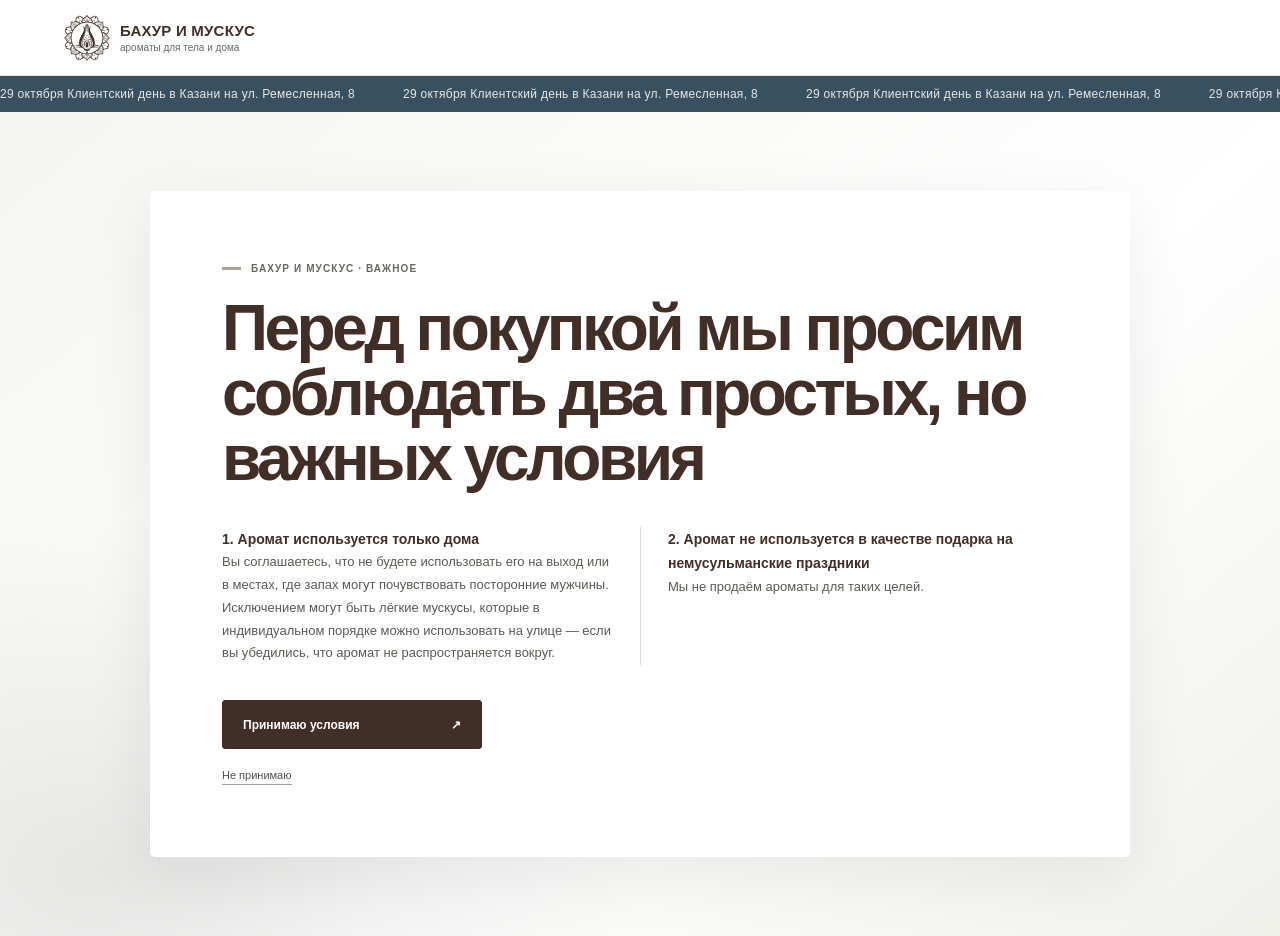
==== catalog/index.html @ c148bbc7 "Add initial catalog HTML structure" ====
<!doctype html>
<html lang="ru">
  <head>
    <meta charset="utf-8">
    <meta name="viewport" content="width=device-width, initial-scale=1">
    <meta name="theme-color" content="#aca495">
    <meta name="description" content="Каталог Бахур и мускус: описания ароматов, объёмы и цены.">
    <meta name="robots" content="index,follow">
    <title>Каталог товаров Бахур и мускус</title>
    <link rel="icon" type="image/svg+xml" href="../logo.svg">
    <script>try { if (localStorage.getItem("bahur-consent") !== "true") location.replace("../index.html?consent=retry"); } catch (_) { location.replace("../index.html?consent=retry"); }</script>
    <link rel="stylesheet" href="../styles.css">
    <script src="../mcatalog/musk-data.js" defer></script>
    <script src="../app.js" defer></script>
  </head>
  <body>
    <header class="site-header">
      <a class="brand" href="../index.html" aria-label="Bahur — на главную">
        <img class="brand-logo" src="../logo.svg" alt="">
        <span class="brand-name">бахур и мускус<span>ароматы для тела и дома</span></span>
      </a>
      <div class="header-actions">
        <button class="cart-button" id="cart-open" type="button" aria-label="Открыть корзину">
          <span>Корзина</span>
          <span class="cart-count" id="cart-count">0</span>
        </button>
      </div>
    </header>
    <div class="announcement-bar" role="status" aria-label="29 октября клиентский день в Казани, улица Ремесленная, 8">
      <div class="announcement-track" aria-hidden="true"><span>29 октября Клиентский день в Казани на ул. Ремесленная, 8</span></div>
    </div>
    <main>
      <section class="catalog-section">
        <div class="section-heading">
          <div>
            <p class="eyebrow"><span class="eyebrow-line"></span> Каталог товаров</p>
            <h1 class="catalog-title">В наличии</h1>
          </div>
          <span class="catalog-count" id="catalog-count"></span>
        </div>
        <div class="catalog-filters" aria-label="Фильтр товаров">
          <label class="catalog-search-label">Поиск по товарам
            <input id="catalog-search" type="search" placeholder="Хочу купить" autocomplete="off">
          </label>
          <label>Подкатегория
            <select id="catalog-category"><option value="">Все подкатегории</option></select>
          </label>
          <label>Аромат для
            <select id="catalog-gender">
              <option value="">Для всех</option>
              <option value="Женский">Женщин</option>
              <option value="Мужской">Мужчин</option>
              <option value="Детский">Детей</option>
            </select>
          </label>
          <button class="catalog-filter-reset" id="catalog-filter-reset" type="button">Сбросить</button>
        </div>
        <div class="product-grid catalog-grid" id="all-products"></div>
        <p class="catalog-empty is-hidden" id="catalog-empty">По этим фильтрам товаров не найдено.</p>
      </section>
    </main>
    <nav class="bottom-nav" aria-label="Нижняя навигация">
      <a href="../index.html" aria-label="На главную">
        <svg class="nav-icon nav-home" viewBox="0 0 24 24" aria-hidden="true"><path d="m3.5 10.5 8.5-7 8.5 7v10h-6v-6h-5v6h-6z" fill="none" stroke="currentColor" stroke-linecap="round" stroke-linejoin="round" stroke-width="1.7"/></svg>
        <span>На главную</span>
      </a>
      <a href="../faq/index.html" aria-label="Справочник"><span class="nav-icon nav-faq" aria-hidden="true">?</span><span>Справочник</span></a>
      <a href="./" aria-label="Каталог"><span class="nav-icon nav-grid" aria-hidden="true"><i></i><i></i><i></i><i></i></span><span>Каталог</span></a>
      <a href="../offers/index.html" aria-label="Акции"><svg class="nav-icon nav-gift" viewBox="0 0 24 24" aria-hidden="true"><path d="M3 10h18v11H3zM2 6h20v4H2zM12 6v15M12 6H7.8a2.3 2.3 0 1 1 2.1-3.2C11.2 4.4 12 6 12 6Zm0 0h4.2a2.3 2.3 0 1 0-2.1-3.2C12.8 4.4 12 6 12 6Z" fill="none" stroke="currentColor" stroke-width="1.5" stroke-linecap="round" stroke-linejoin="round"/></svg><span>Акции</span></a>
      <button type="button" data-modal-open="contacts-modal" aria-label="Контакты"><span class="nav-icon nav-message" aria-hidden="true">···</span><span>Контакты</span></button>
    </nav>
    <dialog class="site-modal info-modal" id="about-modal">
      <section class="about-section">
        <span class="about-star">✳</span>
        <p class="eyebrow">о наших ароматах</p>
        <h2>Близко к коже.<br><em>Близко к тебе.</em></h2>
        <p>Мускус тахара — это личный ароматный ритуал. Несколько капель на коже, и день становится чуточку твоим. Найди своё звучание среди нашей коллекции.</p>
      </section>
      <button class="modal-close" type="button" aria-label="Закрыть окно">×</button>
    </dialog>
    <dialog class="site-modal contacts-modal" id="contacts-modal" aria-label="Контакты">
      <button class="modal-close" type="button" aria-label="Закрыть окно">×</button>
      <div class="contacts-content">
        <h2>Контакты</h2>
        <a href="https://t.me/bahur_kazan_help" target="_blank" rel="noreferrer">Написать нам ↗</a>
        <a href="https://t.me/bahur_kazan" target="_blank" rel="noreferrer">Телеграм-канал ↗</a>
        <a href="https://vk.ru/bahur_kazan" target="_blank" rel="noreferrer">ВКонтакте ↗</a>
        <a href="https://www.instagram.com/bahur.musk/" target="_blank" rel="noreferrer">Instagram* ↗</a>
        <p class="contacts-legal">* Meta Platforms Inc. признана экстремистской организацией, её деятельность запрещена на территории РФ.</p>
        <p class="contacts-legal contacts-copyright">© 2026 bahurmusk.ru<br>Сайт носит информационный характер и не является публичной офертой.</p>
      </div>
    </dialog>
    <div class="drawer-backdrop" id="drawer-backdrop"></div>
    <aside class="cart-drawer" id="cart-drawer" aria-label="Корзина" aria-hidden="true">
      <div class="drawer-heading">
        <div><p class="eyebrow">твой выбор</p><h2>Корзина <span id="drawer-count">0</span></h2></div>
        <button class="close-drawer" id="cart-close" type="button" aria-label="Закрыть корзину">×</button>
      </div>
      <div class="cart-items" id="cart-items"></div>
      <div class="cart-summary" id="cart-summary">
        <div><span>Итого</span><strong id="cart-total">0 ₽</strong></div>
        <a class="primary-button checkout-button" href="https://t.me/bahur_kazan_help" target="_blank" rel="noreferrer">Оформить заказ <span>↗</span></a>
        <p class="checkout-note">Для оформления заказа сделайте скрин корзины, нажмите <strong>Оформить заказ</strong> и пришлите нам в Telegram</p>
      </div>
    </aside>
    <template id="product-template">
      <article class="product-card">
        <div class="product-image-wrap">
          <img class="product-image" alt="" loading="lazy">
          <div class="product-stickers is-hidden" aria-label="Плашки товара"></div>
        </div>
        <div class="product-content">
          <div class="product-topline"><span class="product-gender"></span><span class="beginner-badge is-hidden">для новичков</span></div>
          <h3 class="product-name"></h3>
          <p class="product-description"></p>
          <div class="product-buy">
            <label class="size-select-label">Объём
              <select class="size-select" aria-label="Выберите объём"></select>
            </label>
            <button class="add-to-cart" type="button" aria-label="Добавить в корзину">+</button>
          </div>
          <p class="product-price"></p>
        </div>
      </article>
    </template>
    <div class="toast" id="toast" role="status" aria-live="polite"></div>
  </body>
</html>
---- styles.css ----
@font-face {
  font-family: "Bahur Trajan";
  src: url("shrift/Trajan.ttf") format("truetype");
  font-display: swap;
}
@font-face {
  font-family: "Bahur Alistair";
  src: url("shrift/Alistair.otf") format("opentype");
  font-display: swap;
}
@font-face {
  font-family: "Bahur Inter";
  src: url("shrift/Inter.otf") format("opentype");
  font-display: swap;
}

:root {
  color-scheme: light;
  --paper: #f5f5f2;
  --ink: #412E27;
  --cream: #f5f5f2;
  --pale: #fff;
  --muted: #686861;
  --line: rgba(23, 23, 21, .16);
  --serif: "Bahur Inter", Arial, sans-serif;
  --accent: "Bahur Alistair", Georgia, serif;
  --sans: "Bahur Inter", Arial, sans-serif;
  --signal: #ACA495;
}

* { box-sizing: border-box; }
html { scroll-behavior: smooth; scroll-padding-top: 90px; }
body { margin: 0; background: var(--paper); color: var(--ink); font-family: var(--sans); }
button, select { font: inherit; color: inherit; }
button, a { -webkit-tap-highlight-color: transparent; }
a { color: inherit; text-decoration: none; }
button { cursor: pointer; }
.is-hidden { display: none !important; }

.site-header {
  height: 82px; padding: 0 6.4%; display: flex; align-items: center; justify-content: space-between;
  position: sticky; top: 0; z-index: 20; border-bottom: 1px solid rgba(65,46,39,.16);
  background: rgba(172,164,149,.96); backdrop-filter: blur(12px);
}
.brand { display: inline-flex; align-items: center; gap: 11px; }
.brand-logo { width: 46px; height: 46px; display: block; object-fit: contain; }
.brand-mark { font: italic 42px/.8 var(--serif); letter-spacing: -5px; }
.brand-name { display: flex; flex-direction: column; font: 500 19px/1 var(--serif); letter-spacing: .12em; text-transform: uppercase; }
.brand-name > span { margin-top: 5px; font: 8px/1 var(--accent); letter-spacing: .04em; text-transform: lowercase; }
.desktop-nav { display: flex; gap: 42px; margin-left: 8%; }
.desktop-nav a, .desktop-nav button { font-size: 12px; transition: opacity .2s; }
.desktop-nav button { padding: 0; border: 0; background: none; text-align: left; }
.desktop-nav a:hover, .desktop-nav button:hover { opacity: .55; }
.header-actions { display: flex; align-items: center; gap: 16px; }
.cart-button { border: 0; background: none; display: flex; align-items: center; gap: 11px; font-size: 12px; }
.cart-count { width: 25px; height: 25px; border: 1px solid var(--ink); border-radius: 50%; display: grid; place-items: center; font-size: 11px; }
.announcement-bar { height: 36px; overflow: hidden; display: flex; align-items: center; background: #395060; color: #E6E7E5; }
.announcement-track { width: max-content; display: flex; flex: 0 0 auto; animation: announcement-scroll 28s linear infinite; }
.announcement-track span { flex: 0 0 auto; padding-right: 48px; font: 500 12px/1 var(--sans); letter-spacing: .025em; white-space: nowrap; }
.announcement-bar:hover .announcement-track { animation-play-state: paused; }
@keyframes announcement-scroll {
  from { transform: translateX(0); }
  to { transform: translateX(-50%); }
}
.welcome-screen {
  min-height: calc(100svh - 82px);
  padding: 60px 8%;
  display: grid;
  place-items: center;
  position: relative;
  isolation: isolate;
  background: #62564c url("back.jpg") center 47%/cover no-repeat;
}
.welcome-screen::before { content: ""; position: absolute; inset: 0; z-index: -1; background: rgba(25,20,17,.42); }
.welcome-copy { width: min(100%, 660px); max-width: none; text-align: center; color: #f5f2ed; }
.eyebrow { margin: 0 0 22px; display: flex; align-items: center; gap: 10px; font-size: 9px; font-weight: 600; letter-spacing: .18em; text-transform: uppercase; }
.eyebrow-line { width: 25px; height: 1px; background: currentColor; display: inline-block; }
h1, h2, h3, p { margin-top: 0; }
h1, h2, h3 { text-transform: uppercase; }
h1, h2 { font: 400 clamp(42px, 5.5vw, 76px)/1.2 var(--serif); letter-spacing: .015em; }
h1 em, h2 em { font-weight: 400; }
.welcome-text { max-width: 470px; margin: 20px auto 35px; color: inherit; font-size: 15px; line-height: 1.8; }
.gender-options { width: min(100%, 440px); margin: 0 auto; display: grid; grid-template-columns: 1fr 1fr; gap: 14px; }
.gender-card { min-height: 76px; text-align: center; padding: 16px 18px; border: 1px solid rgba(245,242,237,.8); background: rgba(230,231,229,.13); color: #f5f2ed; position: relative; transition: background .25s, color .25s, transform .25s; }
.gender-card:hover { background: var(--cream); color: var(--ink); transform: translateY(-3px); }
.gender-title { display: block; margin: 0; font: 20px var(--accent); text-transform: lowercase; }
.privacy-note { margin: 18px 0 0; font: 17px var(--accent); text-transform: lowercase; opacity: .88; }

.quiz-screen { padding: 66px 8% 70px; background: #b9b1a3; }
.quiz-heading, .section-heading { display: flex; align-items: end; justify-content: space-between; gap: 24px; }
.quiz-heading h2, .section-heading h2 { font-size: clamp(40px, 5vw, 65px); margin: 0; }
.change-gender, .text-button { padding: 0 0 7px; border: 0; border-bottom: 1px solid var(--ink); background: none; font-size: 11px; }
.quiz-controls { display: flex; align-items: center; justify-content: space-between; margin: 32px 0 22px; }
.quiz-controls > p { margin: 0; font-size: 12px; }
#selection-count { margin-left: 14px; font-size: 10px; opacity: .65; }
.toggle-control { display: flex; align-items: center; gap: 16px; cursor: pointer; }
.toggle-copy { display: flex; flex-direction: column; gap: 4px; }
.toggle-copy strong { font-size: 11px; font-weight: 500; }
.toggle-copy small { font-size: 9px; opacity: .68; }
.toggle-control input { position: absolute; opacity: 0; width: 1px; height: 1px; }
.toggle-ui { width: 42px; height: 23px; padding: 3px; background: rgba(65,46,39,.25); border: 1px solid rgba(65,46,39,.45); border-radius: 20px; transition: background .2s; }
.toggle-ui::after { content: ""; display: block; width: 15px; height: 15px; background: var(--pale); border-radius: 50%; transition: transform .2s; }
.toggle-control input:checked + .toggle-ui { background: var(--ink); }
.toggle-control input:checked + .toggle-ui::after { transform: translateX(18px); }
.toggle-control input:focus-visible + .toggle-ui { outline: 2px solid var(--ink); outline-offset: 3px; }

.scent-wheel { width: min(100%, 920px); margin: 0 auto; display: grid; grid-template-columns: repeat(3, 1fr); grid-template-rows: repeat(3, clamp(115px, 16vw, 190px)); gap: 10px; grid-template-areas: "clean sweet floral" "fruity center citrus" "green woody oriental"; }
.scent-choice { border: 0; padding: 18px; color: #f6f1e8; position: relative; overflow: hidden; isolation: isolate; text-align: left; display: flex; align-items: end; transition: transform .25s, outline .2s; }
.scent-choice::before { content: ""; position: absolute; inset: 0; z-index: -2; background-position: center; background-size: cover; transition: transform .5s; }
.scent-choice::after { content: ""; position: absolute; inset: 0; z-index: -1; background: linear-gradient(180deg, rgba(29,25,20,.05) 5%, rgba(29,25,20,.67) 100%); }
.scent-choice:hover::before { transform: scale(1.06); }
.scent-choice:hover { transform: translateY(-3px); }
.scent-choice[aria-pressed="true"] { outline: 3px solid var(--ink); outline-offset: -5px; }
.scent-choice[aria-pressed="true"]::after { background: linear-gradient(180deg, rgba(29,25,20,.15), rgba(29,25,20,.77)); }
.scent-choice span { font: 22px/1.12 var(--serif); }
.scent-choice i { position: absolute; top: 14px; right: 15px; font: normal 9px var(--sans); letter-spacing: .1em; }
.scent-clean { grid-area: clean; } .scent-sweet { grid-area: sweet; } .scent-floral { grid-area: floral; }
.scent-fruity { grid-area: fruity; } .scent-citrus { grid-area: citrus; } .scent-green { grid-area: green; }
.scent-woody { grid-area: woody; } .scent-oriental { grid-area: oriental; }
.scent-clean::before { background-image: url("background/clean.jpg"); }
.scent-sweet::before { background-image: url("background/swite.jpg"); }
.scent-floral::before { background-image: url("background/flower.jpg"); }
.scent-fruity::before { background-image: url("background/fruit.jpg"); }
.scent-citrus::before { background-image: url("background/citrus.jpg"); }
.scent-green::before { background-image: url("background/nature.jpg"); }
.scent-woody::before { background-image: url("background/tree.jpg"); }
.scent-oriental::before { background-image: url("background/vostok.jpg"); }
.wheel-center { grid-area: center; align-self: center; justify-self: center; width: 123px; aspect-ratio: 1; display: flex; flex-direction: column; align-items: center; justify-content: center; border: 1px solid rgba(65,46,39,.4); border-radius: 50%; text-align: center; font: 17px/1.2 var(--serif); }
.center-flower { font-size: 27px; margin-bottom: 6px; }
.quiz-bottom { width: min(100%, 920px); margin: 24px auto 0; display: flex; align-items: center; justify-content: space-between; gap: 20px; }
.quiz-bottom p { margin: 0; font-size: 11px; }
.primary-button { display: inline-flex; align-items: center; justify-content: space-between; gap: 26px; padding: 15px 19px; border: 1px solid var(--ink); background: var(--ink); color: var(--pale); font-size: 11px; transition: background .2s, color .2s; }
.primary-button:hover:not(:disabled) { background: transparent; color: var(--ink); }
.primary-button:disabled { opacity: .42; cursor: not-allowed; }

.results-section, .catalog-section { padding: 90px 8%; }
.results-section { background: var(--pale); }
.results-section .section-heading, .catalog-section .section-heading { margin-bottom: 14px; }
.results-description { margin: 0 0 28px; font-size: 11px; color: var(--muted); }
.catalog-section { background: var(--paper); }
.catalog-count { font: 14px var(--serif); opacity: .7; }
.product-grid { display: grid; grid-template-columns: repeat(3, minmax(0, 1fr)); gap: 23px; }
.product-card { background: #e7e1d6; min-width: 0; }
.product-image-wrap { height: clamp(225px, 31vw, 385px); position: relative; overflow: hidden; background: #c5bcaf; }
.product-image { width: 100%; height: 100%; object-fit: cover; display: block; mix-blend-mode: multiply; transition: transform .55s; }
.product-card:hover .product-image { transform: scale(1.035); }
.product-content { padding: 18px 18px 17px; }
.product-topline { min-height: 16px; display: flex; align-items: center; justify-content: space-between; gap: 7px; }
.product-gender { font-size: 9px; text-transform: uppercase; letter-spacing: .1em; opacity: .67; }
.beginner-badge { padding: 4px 6px; background: rgba(65,46,39,.1); font-size: 8px; text-transform: uppercase; letter-spacing: .05em; }
.product-name { margin: 7px 0 8px; font: 25px var(--serif); }
.product-description { height: 69px; margin: 0 0 11px; overflow: hidden; color: #6a5e54; font-size: 10px; line-height: 1.65; }
.product-tags { display: flex; flex-wrap: wrap; gap: 5px; min-height: 25px; }
.product-tag { padding: 5px 7px; border: 1px solid rgba(65,46,39,.24); font-size: 8px; }
.product-buy { display: flex; align-items: end; gap: 10px; margin-top: 15px; }
.size-select-label { flex: 1; font-size: 8px; opacity: .65; text-transform: uppercase; letter-spacing: .07em; }
.size-select { display: block; width: 100%; margin-top: 5px; padding: 8px 9px; border: 1px solid rgba(65,46,39,.35); background: transparent; font-size: 11px; opacity: 1; }
.add-to-cart { width: 36px; height: 36px; border: 1px solid var(--ink); background: transparent; font-size: 20px; transition: background .2s, color .2s; }
.add-to-cart:hover { background: var(--ink); color: var(--pale); }
.product-price { margin: 9px 0 0; font-size: 12px; font-weight: 600; }
.empty-state { padding: 55px 15px; text-align: center; }
.empty-state > span { font-size: 35px; }
.empty-state h3 { margin: 13px 0 8px; font: 27px var(--serif); }
.empty-state p { font-size: 12px; }

.about-section { padding: 95px 20px 100px; background: #8d8274; text-align: center; }
.about-star { display: block; margin-bottom: 25px; font-size: 36px; }
.about-section .eyebrow { justify-content: center; }
.about-section h2 { margin-bottom: 22px; font-size: clamp(44px, 6vw, 70px); }
.about-section > p:last-child { width: min(100%, 430px); margin: 0 auto; font-size: 12px; line-height: 1.8; }
.site-footer { padding: 53px 8% 35px; display: grid; grid-template-columns: 1fr 1fr auto; gap: 30px; align-items: start; background: #75685b; color: var(--pale); }
.footer-brand > p { margin: 20px 0 0; font-size: 10px; opacity: .7; }
.site-footer .brand-name { color: var(--pale); }
.site-footer .brand-mark { color: var(--pale); }
.footer-links { display: flex; flex-direction: column; align-items: start; gap: 10px; }
.footer-links h3 { margin: 0 0 5px; font: 22px var(--serif); }
.footer-links a { font-size: 10px; }
.footer-links small { max-width: 290px; margin-top: 4px; opacity: .67; font-size: 8px; line-height: 1.5; }
.footer-copyright { padding-top: 5px; font-size: 8px; letter-spacing: .15em; }

.drawer-backdrop { position: fixed; inset: 0; z-index: 29; background: rgba(34,27,24,.36); opacity: 0; visibility: hidden; transition: opacity .25s, visibility .25s; }
.cart-drawer { width: min(440px, 100%); height: 100dvh; padding: 28px; position: fixed; z-index: 30; top: 0; right: 0; display: flex; flex-direction: column; background: var(--pale); transform: translateX(100%); transition: transform .28s ease; }
.cart-open .drawer-backdrop { opacity: 1; visibility: visible; }
.cart-open .cart-drawer { transform: translateX(0); }
.drawer-heading { display: flex; align-items: start; justify-content: space-between; border-bottom: 1px solid var(--line); padding-bottom: 18px; }
.drawer-heading .eyebrow { margin-bottom: 8px; }
.drawer-heading h2 { margin: 0; font-size: 37px; }
.drawer-heading h2 span { font: 13px var(--sans); vertical-align: middle; }
.close-drawer { width: 36px; height: 36px; border: 1px solid var(--line); border-radius: 50%; background: none; font-size: 24px; }
.cart-items { flex: 1; overflow-y: auto; padding: 10px 0; }
.cart-line { display: grid; grid-template-columns: 66px 1fr auto; gap: 12px; padding: 14px 0; border-bottom: 1px solid var(--line); }
.cart-line img { width: 66px; height: 76px; object-fit: cover; mix-blend-mode: multiply; }
.cart-line h3 { margin: 3px 0 5px; font: 19px var(--serif); }
.cart-line p { margin: 0; font-size: 10px; opacity: .7; }
.cart-line strong { font-size: 11px; }
.cart-line { grid-template-columns: 66px minmax(0, 1fr) auto; grid-template-areas: "image details price" "image quantity quantity"; align-items: center; }
.cart-line img { grid-area: image; }
.cart-line > div:nth-child(2) { grid-area: details; }
.cart-line > strong { grid-area: price; }
.cart-quantity { grid-area: quantity; width: fit-content; display: inline-flex; align-items: center; border: 1px solid #d9d9d3; border-radius: 3px; }
.cart-quantity button { width: 30px; height: 28px; border: 0; background: transparent; font-size: 17px; }
.cart-quantity button:hover { background: var(--signal); }
.cart-quantity span { min-width: 26px; text-align: center; font-size: 11px; font-weight: 600; }
.cart-empty { margin: auto 0; text-align: center; font: 24px var(--serif); }
.cart-summary { padding-top: 17px; border-top: 1px solid var(--line); }
.cart-summary > div { display: flex; justify-content: space-between; font-size: 13px; margin-bottom: 15px; }
.checkout-button { width: 100%; }
.cart-summary > p { margin: 10px 0 0; font-size: 9px; text-align: center; opacity: .67; }
.toast { position: fixed; z-index: 40; bottom: 25px; left: 50%; transform: translate(-50%, 15px); padding: 12px 18px; background: var(--ink); color: var(--pale); font-size: 11px; opacity: 0; pointer-events: none; transition: opacity .2s, transform .2s; }
.toast.visible { opacity: 1; transform: translate(-50%, 0); }

.site-modal {
  width: min(1080px, calc(100% - 32px));
  max-width: none;
  max-height: calc(100dvh - 32px);
  padding: 0;
  overflow: auto;
  border: 0;
  background: transparent;
  color: var(--ink);
}
.site-modal::backdrop { background: rgba(34,27,24,.62); backdrop-filter: blur(3px); }
.modal-close {
  position: sticky;
  top: 14px;
  z-index: 5;
  float: right;
  width: 38px;
  height: 38px;
  margin: 14px 14px -52px 0;
  border: 1px solid rgba(65,46,39,.45);
  border-radius: 50%;
  background: rgba(230,231,229,.9);
  font-size: 24px;
}
.site-modal .quiz-screen, .site-modal .results-section { padding-top: 64px; }
.site-modal .about-section { min-height: 420px; display: flex; flex-direction: column; align-items: center; justify-content: center; }
.site-modal .site-footer { min-height: 330px; align-items: center; }
.catalog-title { margin: 0; font: 400 clamp(42px, 5.5vw, 76px)/1.06 var(--serif); letter-spacing: -.04em; }

/* Main journey */
.journey { min-height: calc(100svh - 82px); background: var(--cream); }
.flow-screen { min-height: calc(100svh - 82px); animation: reveal .42s ease both; }
@keyframes reveal { from { opacity: 0; transform: translateY(8px); } to { opacity: 1; transform: translateY(0); } }
.consent-screen { display: grid; place-items: center; padding: 50px 7% 90px; background: radial-gradient(ellipse at 80% 18%, rgba(184,164,141,.22), transparent 40%), var(--cream); }
.consent-panel { width: min(100%, 770px); padding: clamp(25px, 5vw, 58px); background: rgba(247,247,244,.68); border: 1px solid rgba(65,46,39,.12); box-shadow: 0 24px 80px rgba(65,46,39,.08); }
.consent-panel .eyebrow { color: var(--muted); }
.consent-panel h1 { max-width: 650px; margin: 0 0 26px; font-size: clamp(34px, 5vw, 58px); line-height: 1.15; }
.consent-copy { display: grid; gap: 18px; max-width: 640px; margin-bottom: 29px; }
.consent-copy p { margin: 0; color: #65574f; font: 13px/1.8 var(--sans); }
.consent-copy strong { color: var(--ink); font-weight: 600; }
.consent-accept { min-width: 250px; }
.consent-decline { display: block; margin-top: 18px; padding: 0 0 3px; border: 0; border-bottom: 1px solid rgba(65,46,39,.5); background: none; font-size: 11px; }
.declined-screen { position: relative; display: grid; place-items: center; padding: 40px 8%; overflow: hidden; background: #11100f; color: var(--cream); }
.declined-screen::before { content: ""; position: absolute; inset: 0; background: #f5e7c3; opacity: 0; animation: tv-shutdown 1.1s ease-in forwards; }
@keyframes tv-shutdown { 0% { opacity: 0; transform: scaleY(1); } 45% { opacity: .85; transform: scaleY(.012); box-shadow: 0 0 35px 12px #fff0bf; } 74% { opacity: .95; transform: scaleY(.004); box-shadow: 0 0 18px 6px #fff0bf; } 100% { opacity: 0; transform: scaleY(0); } }
.declined-copy { width: min(100%, 430px); position: relative; z-index: 1; text-align: center; opacity: 0; animation: copy-in .45s ease 1.05s forwards; }
@keyframes copy-in { to { opacity: 1; } }
.declined-copy p { margin: 20px 0 25px; font: 22px/1.55 var(--serif); }
.declined-copy .primary-button { color: var(--cream); border-color: rgba(230,231,229,.65); background: transparent; }
.welcome-screen { min-height: calc(100svh - 82px); background: #d2d0c9 url("back.jpg") center 45%/cover no-repeat; }
.welcome-screen::before { background: rgba(30,24,20,.48); }
.welcome-copy .eyebrow { justify-content: center; }
.welcome-copy h1 { margin-bottom: 0; }
.gender-options { gap: 12px; }
.gender-card { min-height: 82px; display: flex; align-items: center; justify-content: center; }
.gender-arrow { position: absolute; right: 15px; top: 50%; transform: translateY(-50%); font-size: 14px; opacity: .72; }
.quiz-screen { min-height: calc(100svh - 82px); padding-top: clamp(36px, 5vw, 68px); padding-bottom: 90px; background: var(--cream); }
.quiz-heading h2 { text-transform: none; }
.scent-wheel { max-width: 830px; grid-template-rows: repeat(3, clamp(112px, 15vw, 170px)); gap: 12px; }
.scent-choice { align-items: center; justify-content: center; padding: 16px; border-radius: 50%; box-shadow: 0 10px 28px rgba(39,29,23,.1); }
.scent-choice::after { background: rgba(34,26,22,.38); transition: background .25s; }
.scent-choice span { text-align: center; font-size: clamp(15px, 1.8vw, 22px); }
.scent-choice[aria-pressed="true"] { outline: 2px solid var(--cream); outline-offset: -7px; box-shadow: 0 0 0 2px var(--ink), 0 14px 34px rgba(39,29,23,.2); transform: scale(1.035); }
.scent-choice[aria-pressed="true"]::after { background: rgba(34,26,22,.58); }
.wheel-center { background: rgba(230,231,229,.82); box-shadow: 0 8px 30px rgba(39,29,23,.07); }
.quiz-bottom { margin-top: 30px; }
.results-section { min-height: calc(100svh - 82px); padding-bottom: 100px; background: var(--cream); }
.results-section .section-heading h2 { text-transform: none; }
.product-card { box-shadow: 0 12px 35px rgba(65,46,39,.07); }
.product-description { display: -webkit-box; -webkit-line-clamp: 4; -webkit-box-orient: vertical; height: auto; max-height: 69px; }
.empty-state .primary-button { margin: 16px auto 0; width: fit-content; }
.bottom-nav {
  position: fixed;
  z-index: 22;
  left: 0;
  right: 0;
  bottom: 0;
  display: grid;
  grid-template-columns: repeat(4, minmax(0, 1fr));
  padding: 8px 8px calc(8px + env(safe-area-inset-bottom));
  border-top: 1px solid rgba(65,46,39,.13);
  background: rgba(246,247,244,.94);
  backdrop-filter: blur(18px);
}
.bottom-nav a, .bottom-nav button {
  min-height: 48px;
  display: flex;
  flex-direction: column;
  align-items: center;
  justify-content: center;
  gap: 3px;
  border: 0;
  background: none;
  color: var(--ink);
  font: 500 10px/1.2 var(--sans);
  text-align: center;
}
.nav-icon { height: 20px; display: grid; place-items: center; font-size: 20px; line-height: 1; }
.nav-home { width: 20px; fill: none; }
.nav-grid { width: 18px; grid-template-columns: repeat(2, 6px); grid-template-rows: repeat(2, 6px); gap: 2px; }
.nav-grid i { width: 6px; height: 6px; border: 1.3px solid currentColor; border-radius: 1px; }
.nav-spark { font-size: 18px; }
.nav-gift { width: 20px; height: 20px; }
.nav-message { width: 19px; height: 14px; margin-bottom: 3px; border: 1.4px solid currentColor; border-radius: 5px; font-size: 11px; letter-spacing: 1px; line-height: 8px; position: relative; }
.nav-message::after { content: ""; position: absolute; left: 3px; bottom: -4px; width: 5px; height: 5px; border-left: 1.3px solid currentColor; transform: skewY(-35deg); background: var(--cream); }
body:not([data-step="consent"]) { padding-bottom: calc(64px + env(safe-area-inset-bottom)); }
body[data-step="consent"] .desktop-nav, body[data-step="consent"] .header-actions,
body[data-step="consent"] .bottom-nav { display: none !important; }
body[data-step="declined"] .desktop-nav, body[data-step="declined"] .header-actions { display: none !important; }

@media (min-width: 1300px) {
  .welcome-screen { padding-left: max(13%, calc((100% - 1120px) / 2)); padding-right: max(12%, calc((100% - 1120px) / 2)); }
}
@media (max-width: 850px) {
  .site-header { padding: 0 5%; }
  .desktop-nav { gap: 20px; margin-left: 0; }
  .welcome-screen { min-height: calc(100svh - 82px); padding: 54px 7%; }
  .quiz-screen, .results-section, .catalog-section { padding-left: 6%; padding-right: 6%; }
  .product-grid { grid-template-columns: repeat(2, minmax(0, 1fr)); gap: 15px; }
  .product-image-wrap { height: clamp(240px, 48vw, 390px); }
}
@media (max-width: 600px) {
  html { scroll-padding-top: 67px;     }

  body[data-step="declined"] > .site-header,
  body[data-step="declined"] > .announcement-bar,
  body[data-step="declined"] > .bottom-nav,
  body[data-step="declined"] > .drawer-backdrop,
  body[data-step="declined"] > .cart-drawer,
  body[data-step="declined"] > .site-modal,
  body[data-step="declined"] > #toast { display: none !important; }

  .announcement-bar { background: #395060; color: #E6E7E5; }
  .announcement-bar { position: sticky; top: 76px; z-index: 19; }
  .brand-logo { width: 46px; height: 46px; }
  .quiz-heading h2 em { font-style: normal; }
  .offers-main {
    width: min(100% - 40px, 1120px);
    min-height: calc(100svh - 176px);
    margin: 0 auto;
    padding: clamp(42px, 7vw, 90px) 0 80px;
  }
  .offers-heading { margin-bottom: 34px; }
  .offers-heading .eyebrow { margin-bottom: 15px; }
  .offers-heading h1 { margin: 0 0 10px; font-size: clamp(44px, 7vw, 80px); }
  .offers-heading > p:last-child { color: var(--muted); font-size: 14px; }
  .offers-list { display: grid; gap: 16px; }
  .offer-card {
    position: relative;
    padding: clamp(22px, 4vw, 38px);
    border: 1px solid #e2e2dc;
    border-radius: 4px;
    background: #fff;
  }
  .offer-date { display: block; margin-bottom: 12px; color: #395060; font-size: 12px; font-weight: 700; }
  .offer-card h2 { margin: 0 0 14px; font-size: clamp(24px, 3.5vw, 34px); }
  .offer-description-area { position: relative; }
  .offer-description {
    margin: 0;
    padding-right: 96px;
    color: #55554f;
    font-size: 14px;
    line-height: 1.75;
    white-space: pre-line;
  }
  .offer-card:not(.is-expanded) .offer-description {
    display: -webkit-box;
    overflow: hidden;
    -webkit-box-orient: vertical;
    -webkit-line-clamp: 2;
  }
  .offer-toggle {
    position: absolute;
    right: 0;
    bottom: 0;
    padding: 0 0 2px;
    border: 0;
    border-bottom: 1px solid #395060;
    background: #fff;
    color: #395060;
    font-size: 12px;
    font-weight: 700;
  }
  .offer-card.is-expanded .offer-description { padding-right: 0; }
  .offer-card.is-expanded .offer-toggle { position: static; display: inline-block; margin-top: 14px; }

  @media (max-width: 600px) {
    .announcement-bar { top: 66px; }
    .announcement-bar { height: 32px; }
    .announcement-track span { font-size: 11px; }
    .brand-logo { width: 38px; height: 38px; }
    .offers-main { width: calc(100% - 28px); padding-top: 38px; }
    .offers-heading { margin-bottom: 25px; }
    .offer-card { padding: 22px 17px; }
    .offer-description { font-size: 13px; padding-right: 90px; }
  }
  .site-header { height: 66px; padding: 0 5%; }
  .brand-mark { font-size: 36px; }
  .brand-name { font-size: 16px; }
  .brand-name span { font-size: 7px; }
  .desktop-nav { display: none; }
  .header-actions { gap: 7px; }
  .cart-button { gap: 7px; font-size: 10px; }
  .cart-count { width: 22px; height: 22px; font-size: 9px; }
  .journey { min-height: calc(100svh - 66px); padding-bottom: calc(68px + env(safe-area-inset-bottom)); }
  .flow-screen { min-height: calc(100svh - 134px - env(safe-area-inset-bottom)); }
  .welcome-screen { min-height: calc(100svh - 134px - env(safe-area-inset-bottom)); padding: 40px 7%; display: grid; }
  .welcome-copy { max-width: 480px; }
  .eyebrow { margin-bottom: 16px; font-size: 8px; }
  h1 { font-size: clamp(44px, 13vw, 62px); }
  .welcome-copy h1 { font-size: clamp(38px, 10vw, 53px); }
  .welcome-text { margin: 18px auto 26px; font-size: 13px; }
  .gender-card { min-height: 70px; padding: 14px; }
  .gender-title { font-size: 18px; }
  .privacy-note { font-size: 15px; }
  .quiz-screen { min-height: calc(100svh - 134px - env(safe-area-inset-bottom)); padding: 39px 5% 24px; }
  .quiz-heading { align-items: start; }
  .quiz-heading h2, .section-heading h2 { font-size: 42px; }
  .change-gender { align-self: end; font-size: 9px; white-space: nowrap; }
  .quiz-controls { align-items: start; gap: 15px; margin: 27px 0 18px; }
  .quiz-controls > p { font-size: 10px; line-height: 1.6; }
  #selection-count { display: block; margin: 2px 0 0; }
  .toggle-control { gap: 8px; }
  .toggle-copy strong { font-size: 9px; white-space: nowrap; }
  .toggle-copy small { max-width: 126px; font-size: 7px; line-height: 1.4; }
  .toggle-ui { flex: 0 0 38px; width: 38px; height: 21px; }
  .toggle-ui::after { width: 13px; height: 13px; }
  .toggle-control input:checked + .toggle-ui::after { transform: translateX(16px); }
  .scent-wheel { width: min(100%, 420px); grid-template-rows: repeat(3, clamp(88px, 27vw, 116px)); gap: 5px; }
  .scent-choice { padding: 8px; }
  .scent-choice span { font-size: clamp(12px, 4vw, 17px); }
  .scent-choice i { top: 8px; right: 8px; font-size: 7px; }
  .wheel-center { width: 84px; font-size: 13px; }
  .center-flower { font-size: 20px; margin-bottom: 3px; }
  .quiz-bottom { align-items: stretch; flex-direction: column; margin-top: 16px; }
  .quiz-bottom p { font-size: 9px; }
  .quiz-bottom .primary-button { justify-content: space-between; }
  .results-section, .catalog-section { padding: 44px 5% 90px; }
  .results-section { min-height: calc(100svh - 134px - env(safe-area-inset-bottom)); }
  .section-heading { align-items: end; }
  .section-heading .eyebrow { margin-bottom: 13px; }
  .section-heading h2 { font-size: 38px; }
  .text-button { max-width: 130px; text-align: right; font-size: 9px; }
  .results-description { line-height: 1.7; }
  .product-grid { gap: 10px; }
  .product-image-wrap { height: clamp(170px, 55vw, 280px); }
  .product-content { padding: 12px 10px 12px; }
  .product-name { font-size: 20px; margin-top: 6px; }
  .product-description { height: 60px; font-size: 9px; }
  .product-gender { font-size: 7px; }
  .beginner-badge { padding: 3px 4px; font-size: 6px; }
  .product-tag { font-size: 7px; padding: 4px 5px; }
  .size-select { font-size: 9px; padding: 7px 5px; }
  .add-to-cart { flex: 0 0 32px; width: 32px; height: 32px; }
  .product-price { font-size: 10px; }
  .catalog-count { font-size: 11px; }
  .about-section { padding: 68px 7%; }
  .about-section h2 { font-size: 48px; }
  .site-footer { grid-template-columns: 1fr; gap: 29px; padding: 39px 7% 25px; }
  .footer-copyright { grid-row: 3; }
  .cart-drawer { padding: 22px 19px; }
  .site-modal { width: calc(100% - 16px); max-height: calc(100dvh - 16px); }
  .site-modal .quiz-screen, .site-modal .results-section { padding-top: 52px; }
  .site-modal .about-section { min-height: 390px; }
  .site-modal .site-footer { padding-top: 64px; }
  .consent-screen { min-height: calc(100svh - 134px - env(safe-area-inset-bottom)); padding: 28px 5% 30px; }
  .consent-panel { padding: 25px 21px; }
  .consent-panel .eyebrow { margin-bottom: 14px; }
  .consent-panel h1 { margin-bottom: 18px; font-size: clamp(30px, 9vw, 42px); }
  .consent-copy { gap: 12px; margin-bottom: 20px; }
  .consent-copy p { font-size: 11px; line-height: 1.6; }
  .consent-accept { width: 100%; justify-content: space-between; }
  .consent-decline { margin-top: 14px; }
  .declined-screen { min-height: calc(100svh - 134px - env(safe-area-inset-bottom)); }
  .declined-copy p { font-size: 19px; }
}

/* Shared page header and responsive offers layout. */
.site-header {
  height: 76px;
  padding-inline: clamp(16px, 5vw, 76px);
  background: #fff;
}
.brand-name { white-space: nowrap; }
.brand-name > span { white-space: nowrap; }
.announcement-track { will-change: transform; }
.announcement-track span { padding-right: 48px; }
.offers-main {
  width: min(1120px, calc(100% - 48px));
  min-height: calc(100svh - 176px);
  margin: 0 auto;
  padding: clamp(42px, 7vw, 90px) 0 80px;
}
.offers-heading { margin-bottom: clamp(26px, 4vw, 42px); }
.offers-heading .eyebrow { margin-bottom: 15px; }
.offers-heading h1 {
  max-width: 900px;
  margin: 0;
  font-size: clamp(38px, 6vw, 72px);
  line-height: 1.08;
}
.offers-list {
  display: grid;
  grid-template-columns: repeat(auto-fit, minmax(min(100%, 420px), 1fr));
  align-items: stretch;
  gap: 18px;
}
.offer-card {
  min-width: 0;
  display: flex;
  flex-direction: column;
  align-items: flex-start;
  padding: clamp(22px, 3vw, 32px);
  border: 1px solid #e2e2dc;
  border-radius: 6px;
  background: #fff;
  box-shadow: 0 8px 24px rgba(38, 34, 29, .035);
}
.offer-date {
  display: block;
  margin-bottom: 14px;
  color: #395060;
  font-size: 11px;
  font-weight: 700;
  line-height: 1.5;
}
.offer-card h2 {
  margin: 0 0 14px;
  font-size: clamp(21px, 2.4vw, 28px);
  line-height: 1.2;
  overflow-wrap: anywhere;
}
.offer-description-area { width: 100%; position: relative; }
.offer-description {
  margin: 0;
  color: #55554f;
  font-size: 14px;
  line-height: 1.7;
  white-space: pre-line;
  overflow-wrap: anywhere;
}
.offer-card:not(.is-expanded) .offer-description {
  display: -webkit-box;
  overflow: hidden;
  -webkit-box-orient: vertical;
  -webkit-line-clamp: 3;
}
.offer-toggle {
  position: static;
  display: inline-flex;
  align-items: center;
  justify-content: center;
  min-height: 42px;
  margin-top: auto;
  padding: 10px 0 0;
  border: 0;
  background: transparent;
  color: #395060;
  font-size: 12px;
  font-weight: 700;
  text-decoration: underline;
  text-underline-offset: 4px;
}
.offer-card:not(.is-expanded) .offer-toggle:not(.is-hidden) { margin-top: 10px; }
.offer-card.is-expanded .offer-toggle { position: static; margin-top: 10px; }

@media (prefers-reduced-motion: reduce) {
  *, *::before, *::after { scroll-behavior: auto !important; transition-duration: .01ms !important; }
}

@media (max-width: 600px) {
  .site-header { height: 66px; padding-inline: 16px; }
  .brand { gap: 8px; }
  .brand-logo { width: 38px; height: 38px; }
  .brand-name { font-size: 12px; }
  .brand-name > span { font-size: 7px; }
  .offers-main { width: calc(100% - 28px); padding: 38px 0 48px; }
  .offers-heading h1 { font-size: clamp(36px, 10vw, 52px); }
  .offers-list { grid-template-columns: minmax(0, 1fr); gap: 14px; }
  .offer-card { padding: 22px 18px; }
  .offer-card h2 { font-size: clamp(21px, 7vw, 27px); }
  .offer-description { font-size: 13px; }
}

/* A bright, clean beauty-retail direction for Bahur. */
body { background: var(--paper); color: var(--ink); }
.site-header {
  height: 76px;
  padding-inline: clamp(20px, 5vw, 76px);
  background: #fff;
  border-bottom: 1px solid #e6e6e2;
  backdrop-filter: none;
}
.brand { gap: 10px; }
.brand-mark {
  width: 39px;
  height: 39px;
  display: grid;
  place-items: center;
  border-radius: 50%;
  background: var(--signal);
  font: 700 22px/1 var(--sans);
  letter-spacing: -2px;
}
.brand-name { font: 700 15px/1 var(--sans); letter-spacing: .015em; }
.brand-name > span {
  margin-top: 5px;
  font: 10px/1 var(--sans);
  letter-spacing: 0;
  color: var(--muted);
}
.desktop-nav { gap: clamp(20px, 3vw, 42px); }
.desktop-nav a, .desktop-nav button {
  font-size: 12px;
  font-weight: 600;
}
.header-actions { gap: 13px; }
.cart-button {
  min-height: 42px;
  padding: 0 5px 0 14px;
  border: 1px solid var(--ink);
  border-radius: 24px;
  font-size: 12px;
  font-weight: 600;
}
.cart-count {
  width: 27px;
  height: 27px;
  border: 0;
  background: var(--signal);
  font-weight: 700;
}
h1, h2, h3 { font-family: var(--sans); font-weight: 700; text-transform: none; letter-spacing: -.045em; }
h1, h2 { line-height: 1.04; }
.eyebrow {
  color: #5d5d56;
  font-size: 10px;
  letter-spacing: .11em;
}
.eyebrow-line { width: 19px; height: 3px; background: var(--signal); }
.primary-button {
  min-height: 49px;
  padding: 14px 20px;
  border: 1px solid var(--ink);
  border-radius: 3px;
  background: var(--ink);
  color: white;
  font-size: 12px;
  font-weight: 600;
}
.primary-button:hover:not(:disabled) { border-color: var(--signal); background: var(--signal); color: var(--ink); }

.journey { background: var(--paper); }
.consent-screen {
  min-height: calc(100svh - 76px);
  padding: clamp(28px, 5vw, 72px);
  background:
    radial-gradient(ellipse at 8% 92%, #E6E7E5, transparent 33%),
    linear-gradient(140deg, #f5f5f2 0%, #fff 58%, #f0f0eb 100%);
}
.consent-panel {
  width: min(100%, 980px);
  padding: clamp(27px, 6vw, 72px);
  border: 0;
  border-radius: 5px;
  background: #fff;
  box-shadow: 0 18px 65px rgba(23,23,21,.08);
}
.consent-panel .eyebrow { color: var(--muted); }
.consent-panel h1 {
  max-width: 830px;
  margin-bottom: 35px;
  font-size: clamp(36px, 5.4vw, 64px);
  line-height: 1.02;
  letter-spacing: -.055em;
}
.consent-copy {
  max-width: none;
  grid-template-columns: 1fr 1fr;
  gap: 0;
  margin-bottom: 35px;
}
.consent-copy p {
  padding: 0 27px;
  color: #5b5b55;
  font-size: 13px;
  line-height: 1.75;
}
.consent-copy p:first-child { padding-left: 0; }
.consent-copy p + p { border-left: 1px solid #deded8; }
.consent-copy strong { color: var(--ink); font-size: 14px; }
.consent-accept { min-width: 260px; }
.consent-decline {
  margin-top: 20px;
  border-bottom: 1px solid #a2a29b;
  color: #50504a;
}
.declined-screen { background: var(--ink); color: #fff; }
.declined-copy p { font: 600 22px/1.5 var(--sans); }
.declined-copy .primary-button { border-color: var(--signal); background: var(--signal); color: var(--ink); }
.welcome-screen {
  min-height: calc(100svh - 76px);
  padding: 55px 7%;
  background-position: center 45%;
}
.welcome-screen::before { background: rgba(18,18,17,.36); }
.welcome-copy { width: min(100%, 740px); }
.welcome-copy .eyebrow { color: #fff; }
.welcome-copy h1 {
  margin-bottom: 20px;
  font-size: clamp(44px, 7vw, 86px);
  line-height: 1;
  letter-spacing: -.06em;
}
.welcome-text {
  max-width: 500px;
  margin: 0 auto 31px;
  font-size: 15px;
}
.gender-options { width: min(100%, 470px); gap: 10px; }
.gender-card {
  min-height: 74px;
  border: 1px solid rgba(255,255,255,.9);
  border-radius: 3px;
  background: rgba(255,255,255,.12);
  backdrop-filter: blur(5px);
}
.gender-card:hover { border-color: var(--signal); background: var(--signal); }
.gender-title { font: 600 14px var(--sans); text-transform: none; }
.privacy-note { margin-top: 20px; font: 12px var(--sans); opacity: .9; }

.quiz-screen, .results-section, .catalog-section { background: var(--paper); }
.quiz-screen { padding: clamp(36px, 5vw, 66px) clamp(20px, 7vw, 100px) 70px; }
.quiz-heading h2, .section-heading h2 { font-size: clamp(36px, 5vw, 60px); letter-spacing: -.055em; }
.change-gender, .text-button { border-color: var(--ink); font-weight: 600; }
.toggle-ui { border-color: var(--ink); background: #d8d8d2; }
.toggle-ui::after { background: white; }
.toggle-control input:checked + .toggle-ui { background: var(--signal); }
.scent-wheel {
  max-width: 1080px;
  grid-template-columns: repeat(4, minmax(0, 1fr));
  grid-template-rows: repeat(2, clamp(125px, 19vw, 215px));
  grid-template-areas: none;
  gap: 12px;
}
.wheel-center { display: none; }
.scent-choice {
  min-width: 0;
  grid-area: auto;
  align-items: end;
  justify-content: start;
  padding: 17px;
  border: 1px solid rgba(0,0,0,.08);
  border-radius: 3px;
  box-shadow: none;
}
.scent-choice::after { background: linear-gradient(180deg, rgba(0,0,0,.04), rgba(0,0,0,.55)); }
.scent-choice span {
  max-width: 100%;
  text-align: left;
  font: 600 clamp(15px, 1.8vw, 20px)/1.15 var(--sans);
  letter-spacing: -.025em;
}
.scent-choice i { top: 12px; right: 12px; font-size: 9px; }
.scent-choice[aria-pressed="true"] {
  outline: 3px solid var(--signal);
  outline-offset: -3px;
  box-shadow: inset 0 0 0 1px #fff;
  transform: none;
}
.scent-choice[aria-pressed="true"]::after { background: linear-gradient(180deg, rgba(0,0,0,.08), rgba(0,0,0,.66)); }
.quiz-bottom { max-width: 1080px; margin-top: 24px; }
.quiz-bottom p { color: var(--muted); font-size: 12px; }
.results-section, .catalog-section { padding: clamp(42px, 6vw, 82px) clamp(20px, 6vw, 88px); }
.results-section .section-heading, .catalog-section .section-heading { margin-bottom: 20px; }
.catalog-title { font: 700 clamp(40px, 5.4vw, 66px)/1.04 var(--sans); letter-spacing: -.055em; }
.catalog-count { padding: 8px 12px; border-radius: 20px; background: var(--signal); font: 600 11px var(--sans); opacity: 1; }
.results-description { color: var(--muted); font-size: 12px; }
.product-grid { grid-template-columns: repeat(4, minmax(0, 1fr)); gap: 16px; }
.product-card {
  overflow: hidden;
  border: 1px solid #e9e9e4;
  border-radius: 4px;
  background: #fff;
  box-shadow: none;
  transition: transform .2s, box-shadow .2s;
}
.product-card:hover { transform: translateY(-3px); box-shadow: 0 12px 28px rgba(23,23,21,.08); }
.product-image-wrap { height: clamp(200px, 24vw, 310px); background: #f4f4f1; }
.product-sticker {
  position: absolute;
  z-index: 2;
  top: 12px;
  left: 12px;
  display: grid;
  min-width: 42px;
  min-height: 30px;
  max-width: 96px;
  padding: 6px 9px;
  place-items: center;
  background: #b94d71;
  color: #fff;
  font: 700 9px/1.1 var(--sans);
  letter-spacing: .045em;
  text-align: center;
  text-transform: uppercase;
}
.product-sticker-hit { background: #e6e7e5; color: #b94d71; }
.product-sticker-exclusive { background: #412e27; color: #f5f5f2; }
.product-sticker-few { background: #aca495; color: #412e27; }
.product-image { mix-blend-mode: multiply; transition: transform .35s; }
.product-content { padding: 15px; }
.product-topline { min-height: 18px; }
.product-gender { font-size: 9px; font-weight: 600; letter-spacing: .07em; }
.beginner-badge { border-radius: 2px; background: #B94D71; color: #E6E7E5; font-weight: 600; }
.product-name { margin: 8px 0; font-size: 20px; letter-spacing: -.04em; }
.product-description { color: #686861; font-size: 11px; line-height: 1.6; }
.product-buy { gap: 8px; margin-top: 14px; }
.size-select-label { color: var(--muted); }
.size-select { border-color: #dbdbd5; border-radius: 2px; background: #fff; color: var(--ink); }
.add-to-cart { width: 38px; height: 38px; border: 1px solid var(--ink); border-radius: 3px; background: var(--ink); color: white; font-size: 21px; }
.add-to-cart:hover { border-color: var(--signal); background: var(--signal); color: var(--ink); }
.product-price { font-size: 13px; font-weight: 700; }
.empty-state { padding: 65px 15px; }
.empty-state h3 { margin: 13px 0 8px; font-size: 27px; }
.about-section { background: var(--signal); color: var(--ink); }
.about-section h2 { font-size: clamp(40px, 6vw, 66px); letter-spacing: -.055em; }
.site-footer { background: #412E27; color: white; }
.site-footer .brand-name, .site-footer .brand-mark { color: white; }
.footer-links h3 { font: 700 21px var(--sans); }
.footer-links a { font-size: 11px; }
.drawer-backdrop { background: rgba(15,15,14,.5); }
.cart-drawer { background: #fff; }
.drawer-heading h2 { font-size: 32px; }
.close-drawer { border-color: #d9d9d3; border-radius: 3px; }
.cart-line { border-color: #e7e7e1; }
.cart-line img { background: #f4f4f1; mix-blend-mode: multiply; }
.cart-line h3 { font: 600 16px var(--sans); }
.cart-line strong { font-size: 12px; }
.cart-summary { border-color: #ddd; }
.toast { border-radius: 3px; background: var(--ink); }
.site-modal::backdrop { background: rgba(18,18,17,.54); backdrop-filter: blur(4px); }
.modal-close { border: 0; border-radius: 50%; background: var(--signal); }
.site-modal .about-section { min-height: 420px; }
.site-modal .site-footer { min-height: 330px; }
.consent-screen, .declined-screen { animation-duration: .28s; }

@media (max-width: 850px) {
  .product-grid { grid-template-columns: repeat(2, minmax(0, 1fr)); }
  .scent-wheel { grid-template-rows: repeat(2, clamp(125px, 27vw, 195px)); gap: 9px; }
  .consent-copy { gap: 15px; }
  .consent-copy p { padding-inline: 16px; }
}
@media (max-width: 600px) {
  .site-header { height: 66px; background: #fff; }
  .brand-mark { width: 34px; height: 34px; font-size: 19px; }
  .brand-name { font-size: 13px; }
  .brand-name > span { font-size: 8px; }
  .cart-button { min-height: 36px; padding-left: 10px; }
  .cart-count { width: 24px; height: 24px; }
  .journey { min-height: calc(100svh - 66px); }
  .flow-screen { min-height: calc(100svh - 66px); }
  .consent-screen { padding: 24px 16px; }
  .consent-panel { padding: 25px 21px; border-radius: 4px; }
  .consent-panel h1 { margin-bottom: 22px; font-size: clamp(30px, 9vw, 43px); }
  .consent-copy { grid-template-columns: 1fr; gap: 15px; margin-bottom: 25px; }
  .consent-copy p, .consent-copy p:first-child { padding: 0; font-size: 12px; }
  .consent-copy p + p { padding-top: 15px; border-top: 1px solid #deded8; border-left: 0; }
  .consent-accept { min-width: 0; width: 100%; justify-content: space-between; }
  .welcome-screen { min-height: calc(100svh - 66px); padding: 32px 6%; background-position: center; }
  .welcome-screen::before { background: rgba(18,18,17,.44); }
  .welcome-copy h1 { font-size: clamp(38px, 11vw, 54px); }
  .welcome-text { font-size: 13px; }
  .gender-options { gap: 8px; }
  .gender-card { min-height: 66px; padding: 12px 8px; }
  .gender-title { font-size: 13px; }
  .privacy-note { font-size: 11px; }
  .quiz-screen { padding: 34px 16px 26px; }
  .quiz-heading h2, .section-heading h2 { font-size: 36px; }
  .scent-wheel { grid-template-columns: repeat(2, minmax(0, 1fr)); grid-template-rows: repeat(4, clamp(112px, 39vw, 175px)); gap: 8px; }
  .scent-choice { padding: 12px; }
  .scent-choice span { font-size: 15px; }
  .quiz-controls { gap: 10px; }
  .toggle-control { gap: 8px; }
  .quiz-bottom { align-items: stretch; }
  .quiz-bottom .primary-button { justify-content: space-between; }
  .results-section, .catalog-section { padding: 38px 14px; }
  .product-grid { gap: 9px; }
  .product-image-wrap { height: clamp(165px, 53vw, 255px); }
  .product-content { padding: 11px 9px; }
  .product-name { font-size: 17px; }
  .product-description { font-size: 10px; }
  .product-price { font-size: 11px; }
  .size-select { padding: 7px 4px; font-size: 9px; }
  .add-to-cart { flex-basis: 34px; width: 34px; height: 34px; }
  .catalog-title { font-size: 37px; }
  .catalog-count { padding: 7px 9px; font-size: 9px; }
  .about-section { padding: 58px 7%; }
  .about-section h2 { font-size: 42px; }
  .site-footer { padding: 64px 7% 25px; }
  .site-modal { width: calc(100% - 12px); max-height: calc(100dvh - 12px); }
  .site-modal .quiz-screen, .site-modal .results-section { padding-top: 53px; }
  .site-modal .about-section { min-height: 390px; }
}

.contacts-modal {
  position: relative;
  width: min(646px, calc(100% - 28px));
  overflow: auto;
  background: transparent;
}
.contacts-content {
  min-height: 452px;
  padding: 48px;
  background: #412e27;
  color: #fff;
}
.contacts-content h2 {
  margin: 0 0 28px;
  font: 600 44px/1.15 var(--sans);
  letter-spacing: -.04em;
  text-transform: none;
}
.contacts-content a {
  display: block;
  width: fit-content;
  max-width: 100%;
  margin-bottom: 17px;
  color: #fff;
  font-size: 23px;
  font-weight: 500;
  line-height: 1.35;
  text-decoration: none;
  overflow-wrap: anywhere;
}
.contacts-content .contacts-legal {
  margin: 27px 0 0;
  color: #bcb3af;
  font-size: 15px;
  font-weight: 600;
  line-height: 1.55;
}
.contacts-content .contacts-copyright {
  margin-top: 7px;
  padding-top: 0;
  border-top: 0;
}

.product-card { display: flex; flex-direction: column; height: 100%; }
.product-image-wrap { flex: 0 0 auto; }
.product-content { display: flex; flex: 1; flex-direction: column; }
.product-description {
  height: auto;
  max-height: none;
  overflow: visible;
  display: block;
  -webkit-line-clamp: unset;
}
.product-buy { margin-top: auto; }
.product-price { flex: 0 0 auto; }
.contacts-modal .modal-close {
  position: absolute;
  top: 14px;
  right: 14px;
  float: none;
  width: 34px;
  height: 34px;
  margin: 0;
  border: 0;
  background: transparent;
  color: #fff;
  font-size: 27px;
}

.announcement-bar {
  position: sticky;
  top: 76px;
  z-index: 19;
}

.bottom-nav { grid-template-columns: repeat(5, minmax(0, 1fr)); }
.faq-page[data-step="consent"] .bottom-nav { display: grid !important; }
.faq-page[data-step="consent"] .header-actions { display: flex !important; }
.faq-main {
  width: min(100% - 48px, 1000px);
  min-height: calc(100svh - 176px);
  margin: 0 auto;
  padding: clamp(42px, 7vw, 84px) 0 90px;
}
.faq-heading { max-width: 780px; margin-bottom: 30px; }
.faq-heading h1 {
  margin: 0 0 14px;
  font-size: clamp(38px, 6vw, 68px);
  line-height: 1.08;
}
.faq-heading > p:last-child {
  max-width: 620px;
  margin: 0;
  color: #5b5b55;
  font-size: 15px;
  line-height: 1.7;
}
.faq-section-nav {
  display: flex;
  flex-wrap: wrap;
  gap: 10px;
  margin-bottom: 52px;
}
.faq-section-nav a {
  padding: 10px 14px;
  border: 1px solid rgba(65,46,39,.24);
  border-radius: 999px;
  color: var(--ink);
  font-size: 12px;
  text-decoration: none;
}
.faq-section-nav a:hover { border-color: var(--ink); background: #E6E7E5; }
.faq-section { margin-bottom: 48px; scroll-margin-top: 132px; }
.faq-section h2 {
  margin: 0 0 17px;
  font: 600 clamp(23px, 3vw, 30px)/1.2 var(--sans);
  letter-spacing: -.035em;
  text-transform: none;
}
.faq-subsection-title {
  margin: 34px 0 10px;
  color: #395060;
  font: 600 clamp(18px, 2.5vw, 22px)/1.35 var(--sans);
  letter-spacing: -.02em;
  text-transform: none;
}
.faq-subsection-title:first-of-type { margin-top: 28px; }
.faq-item {
  border-top: 1px solid rgba(65,46,39,.2);
  background: transparent;
}
.faq-item:last-child { border-bottom: 1px solid rgba(65,46,39,.2); }
.faq-item summary {
  position: relative;
  padding: 19px 42px 19px 0;
  color: var(--ink);
  cursor: pointer;
  font-size: 15px;
  font-weight: 600;
  line-height: 1.5;
  list-style: none;
}
.faq-item summary::-webkit-details-marker { display: none; }
.faq-item summary::before {
  content: "";
  position: absolute;
  top: calc(50% - 5px);
  right: 8px;
  display: block;
  width: 8px;
  height: 8px;
  border-right: 1.5px solid currentColor;
  border-bottom: 1.5px solid currentColor;
  transform: rotate(45deg);
  transform-origin: center;
  transition: transform .28s ease;
}
.faq-item summary::after { content: none; }
.faq-item[open] summary::before { transform: rotate(225deg); }
.faq-item summary:focus-visible, .faq-section-nav a:focus-visible {
  outline: 2px solid #395060;
  outline-offset: 4px;
}
.faq-answer {
  max-width: 850px;
  padding: 0 40px 20px 0;
  color: #55554f;
  font-size: 14px;
  line-height: 1.75;
  overflow-wrap: anywhere;
}
.faq-answer p { margin: 0 0 16px; white-space: pre-line; }
.faq-answer p:last-child { margin-bottom: 0; }
.faq-answer ul, .faq-answer ol { margin: 0 0 14px; padding-left: 23px; }
.faq-answer li { padding-left: 3px; }
.faq-answer-label {
  margin: 18px 0 9px;
  color: var(--ink);
  font-size: 14px;
  font-weight: 700;
}
.faq-warning {
  margin: 17px 0;
  padding: 14px 16px;
  border-left: 3px solid #B94D71;
  background: rgba(185,77,113,.09);
  color: var(--ink);
  font-size: 14px;
  line-height: 1.7;
}
.faq-warning strong {
  display: block;
  margin-bottom: 4px;
  color: #9c3558;
  font-size: 12px;
  letter-spacing: .06em;
  text-transform: uppercase;
}
.faq-warning p { margin: 0; }
.faq-help {
  margin-top: 64px;
  padding: clamp(24px, 5vw, 48px);
  background: #412E27;
  color: #E6E7E5;
}
.faq-help .eyebrow { margin-bottom: 14px; }
.faq-help h2 {
  max-width: 660px;
  margin: 0 0 12px;
  font-size: clamp(25px, 4vw, 38px);
  line-height: 1.2;
  text-transform: none;
}
.faq-help p:not(.eyebrow) { margin: 0 0 18px; line-height: 1.65; }
.faq-help a {
  display: block;
  width: fit-content;
  max-width: 100%;
  margin-bottom: 17px;
  color: #fff;
  font-size: 23px;
  font-weight: 500;
  line-height: 1.35;
  text-decoration: none;
  overflow-wrap: anywhere;
}

@media (max-width: 600px) {
  .bottom-nav a, .bottom-nav button { padding-inline: 1px; font-size: 9px; }
  .announcement-bar { top: 66px; }
  .contacts-content { min-height: 0; padding: 36px 26px 30px; }
  .contacts-content h2 { margin-bottom: 24px; font-size: 36px; }
  .contacts-content a { margin-bottom: 15px; font-size: 19px; }
  .faq-main { width: calc(100% - 30px); padding: 36px 0 80px; }
  .faq-heading h1 { font-size: clamp(34px, 10vw, 48px); }
  .faq-heading > p:last-child { font-size: 13px; }
  .faq-section-nav { gap: 7px; margin-bottom: 38px; }
  .faq-section-nav a { padding: 8px 11px; font-size: 11px; }
  .faq-section { margin-bottom: 36px; scroll-margin-top: 112px; }
  .faq-subsection-title { margin-top: 27px; font-size: 18px; }
  .faq-item summary { padding: 16px 32px 16px 0; font-size: 14px; }
  .faq-answer { padding-right: 4px; font-size: 13px; }
  .faq-warning { padding: 12px 13px; font-size: 13px; }
  .faq-help { margin-top: 46px; }
  .faq-help a { font-size: 19px; }
  .contacts-content .contacts-legal { margin-top: 24px; font-size: 12px; }
}

.catalog-filters {
  display: grid;
  grid-template-columns: minmax(220px, 1.6fr) repeat(2, minmax(150px, 1fr)) auto;
  align-items: end;
  gap: 12px;
  margin: 0 0 24px;
}
.catalog-filters label {
  display: flex;
  min-width: 0;
  flex-direction: column;
  gap: 7px;
  color: var(--muted);
  font-size: 10px;
  font-weight: 600;
}
.catalog-filters input,
.catalog-filters select {
  width: 100%;
  min-width: 0;
  height: 42px;
  padding: 0 12px;
  border: 1px solid #dbdbd5;
  border-radius: 3px;
  background: #fff;
  color: var(--ink);
  font-size: 12px;
}
.catalog-filter-reset {
  min-height: 42px;
  padding: 0 14px;
  border: 1px solid #dbdbd5;
  border-radius: 3px;
  background: transparent;
  font-size: 11px;
}
.catalog-filter-reset:hover { background: #fff; }
.catalog-empty {
  padding: 36px 12px;
  color: var(--muted);
  font-size: 14px;
  text-align: center;
}
.product-gender {
  flex: 0 1 auto;
  white-space: nowrap;
  font-size: clamp(7px, .65vw, 9px);
  letter-spacing: .02em;
}
.product-stickers {
  position: absolute;
  z-index: 2;
  top: 12px;
  left: 12px;
  display: flex;
  flex-direction: column;
  align-items: flex-start;
  gap: 5px;
}
.product-stickers-multiple { flex-direction: row; }
.product-sticker {
  position: static;
  display: grid;
}
.cart-summary > p.checkout-note {
  margin: 12px 0 0;
  padding: 11px 12px;
  border-left: 3px solid var(--signal);
  background: #f4f1ec;
  color: var(--ink);
  font-size: 12px;
  font-weight: 500;
  line-height: 1.55;
  text-align: left;
  opacity: 1;
}
.checkout-note strong { font-weight: 700; }
@media (max-width: 700px) {
  .catalog-filters {
    grid-template-columns: repeat(2, minmax(0, 1fr));
    gap: 10px;
  }
  .catalog-search-label,
  .catalog-filter-reset { grid-column: 1 / -1; }
}

body[data-step="declined"] {
  overflow: hidden;
  padding-bottom: 0;
}
body[data-step="declined"] .declined-screen {
  position: fixed;
  z-index: 1000;
  inset: 0;
  width: 100%;
  height: 100vh;
  height: 100dvh;
  min-height: 100vh;
  min-height: 100dvh;
  padding: max(24px, env(safe-area-inset-top)) max(8%, env(safe-area-inset-right)) max(24px, env(safe-area-inset-bottom)) max(8%, env(safe-area-inset-left));
  animation: none;
}
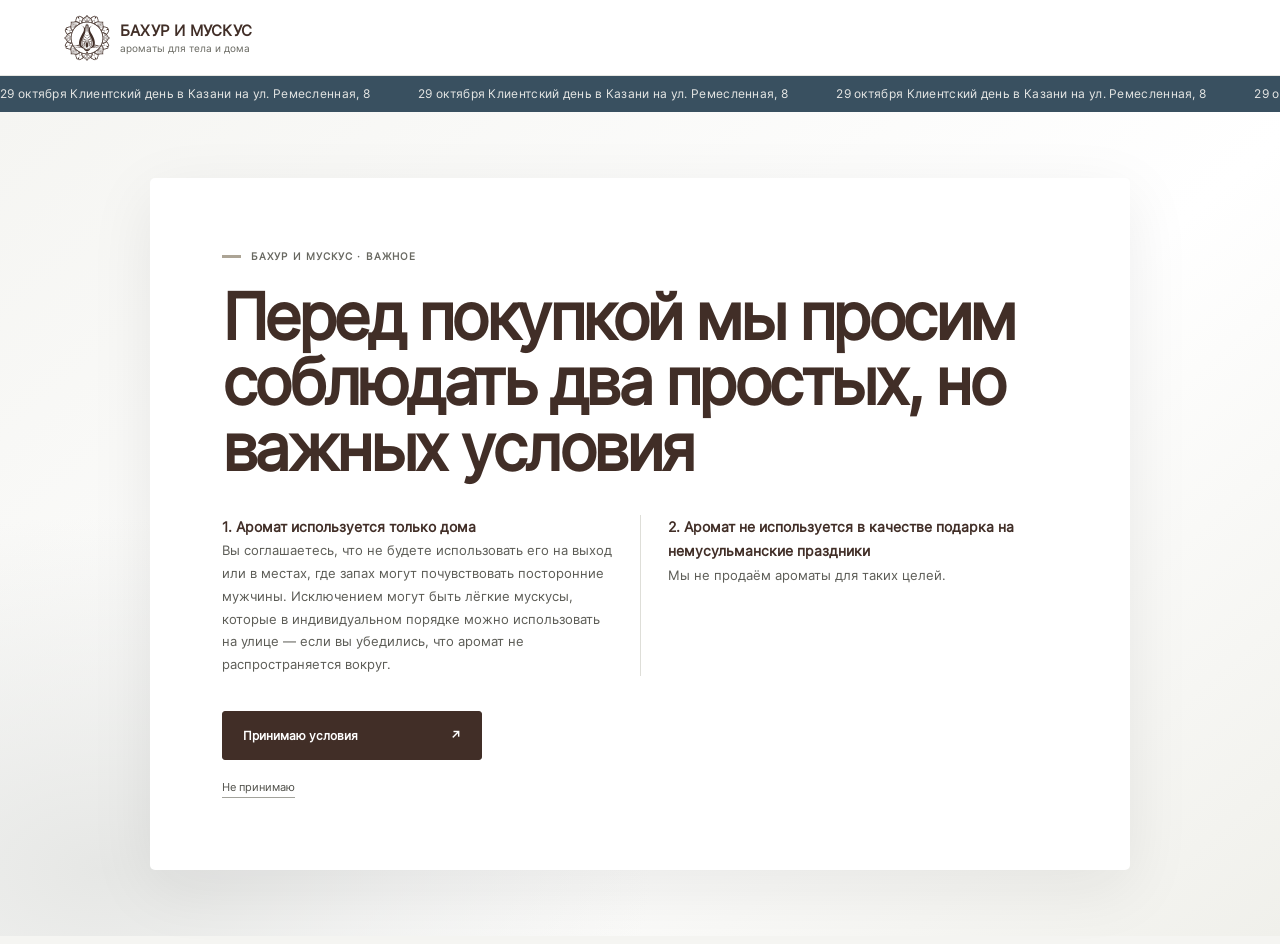
==== commit 1d6a365f: "Add script to disable context menu Prevent default context menu on right-click." ====
--- a/catalog/index.html
+++ b/catalog/index.html
@@ -124,5 +124,11 @@
       </article>
     </template>
     <div class="toast" id="toast" role="status" aria-live="polite"></div>
+
+        <script>
+document.addEventListener('contextmenu', function(event) {
+  event.preventDefault();
+});
+</script>
   </body>
 </html>
--- a/styles.css
+++ b/styles.css
@@ -774,7 +774,7 @@
 }
 .scent-choice i { top: 12px; right: 12px; font-size: 9px; }
 .scent-choice[aria-pressed="true"] {
-  outline: 3px solid var(--signal);
+  outline: 3px solid #b94D71;
   outline-offset: -3px;
   box-shadow: inset 0 0 0 1px #fff;
   transform: none;
@@ -915,7 +915,7 @@
 }
 
 .contacts-modal {
-  position: relative;
+  position: fixed;
   width: min(646px, calc(100% - 28px));
   overflow: auto;
   background: transparent;
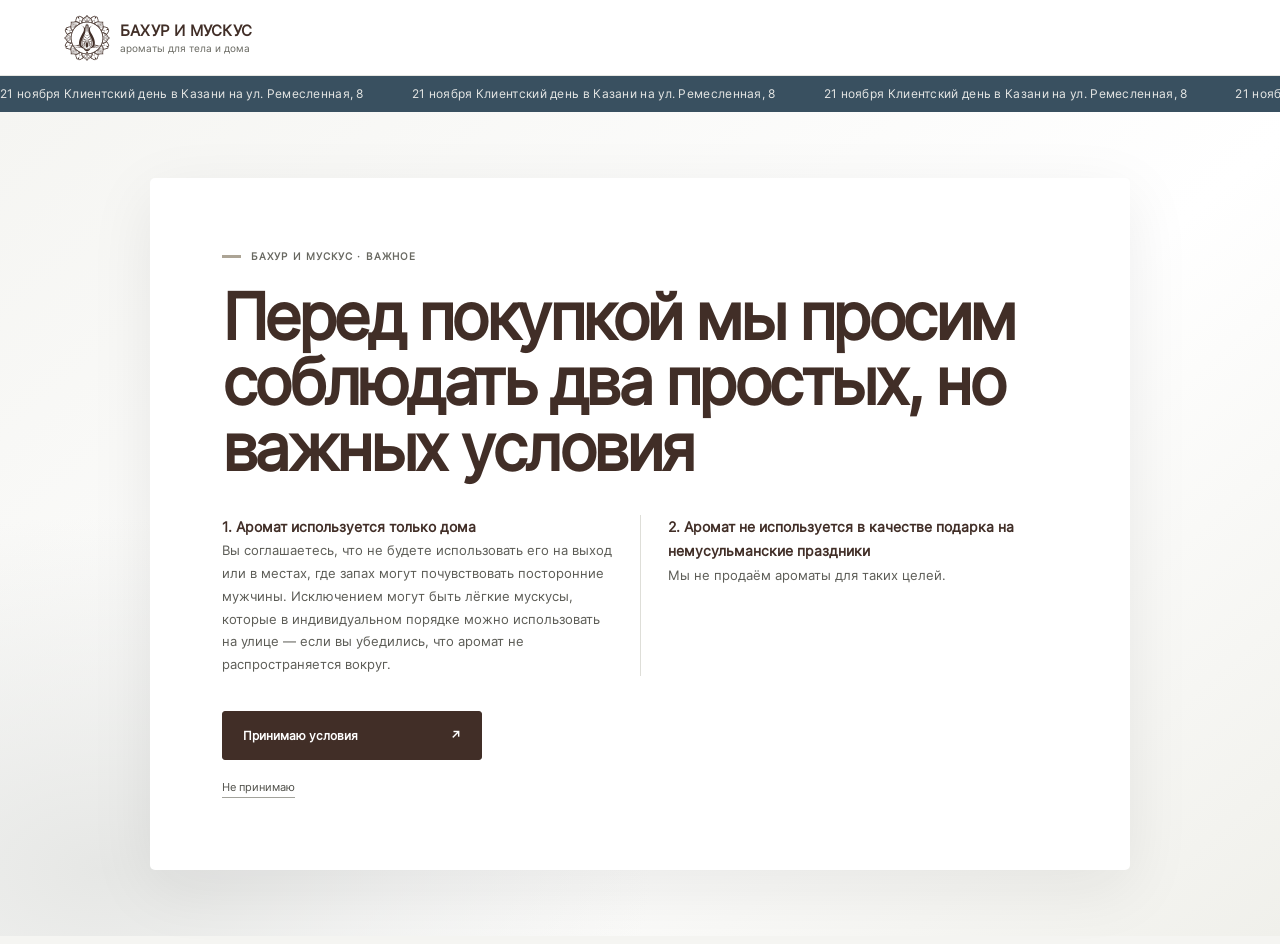
==== commit 165a2f70: "Update announcement date in index.html" ====
--- a/catalog/index.html
+++ b/catalog/index.html
@@ -26,8 +26,8 @@
         </button>
       </div>
     </header>
-    <div class="announcement-bar" role="status" aria-label="29 октября клиентский день в Казани, улица Ремесленная, 8">
-      <div class="announcement-track" aria-hidden="true"><span>29 октября Клиентский день в Казани на ул. Ремесленная, 8</span></div>
+    <div class="announcement-bar" role="status" aria-label="21 ноября клиентский день в Казани, улица Ремесленная, 8">
+      <div class="announcement-track" aria-hidden="true"><span>21 ноября Клиентский день в Казани на ул. Ремесленная, 8</span></div>
     </div>
     <main>
       <section class="catalog-section">
